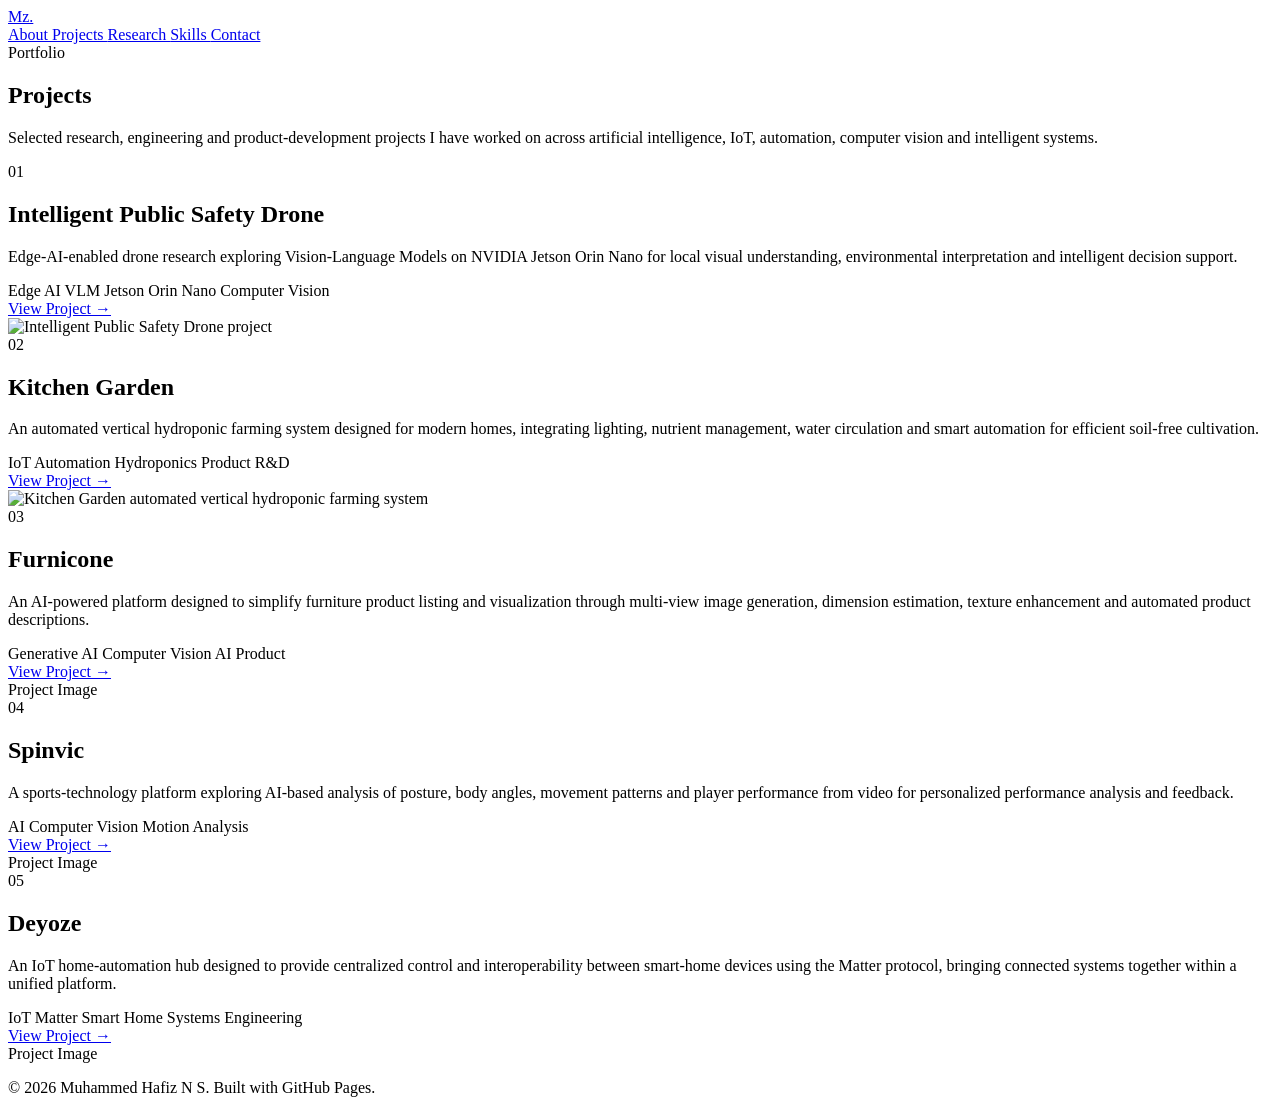
==== projects.html @ 4f35faba "Update projects.html" ====
<!DOCTYPE html>
<html lang="en">

<head>

    <meta charset="UTF-8">

    <meta name="viewport"
          content="width=device-width, initial-scale=1.0">

    <meta name="description"
          content="Research, engineering and product-development projects by Muhammed Hafiz N S">

    <meta name="author"
          content="Muhammed Hafiz N S">

    <title>
        Projects | Muhammed Hafiz N S
    </title>

    <link rel="stylesheet"
          href="style.css">

</head>


<body>


    <!-- =========================================================
         NAVIGATION
    ========================================================== -->

    <nav class="navbar">

        <div class="nav-container">

            <a href="index.html"
               class="logo">
                Mz.
            </a>


            <div class="nav-links">

                <a href="index.html#about">
                    About
                </a>

                <a href="projects.html">
                    Projects
                </a>

                <a href="research.html">
                    Research
                </a>

                <a href="index.html#skills">
                    Skills
                </a>

                <a href="index.html#contact">
                    Contact
                </a>

            </div>

        </div>

    </nav>



    <!-- =========================================================
         MAIN CONTENT
    ========================================================== -->

    <main>


        <!-- =====================================================
             PROJECTS PAGE
        ====================================================== -->

        <section class="section projects-page">

            <div class="container">


                <!-- PAGE HEADING -->

                <div class="section-heading projects-heading">

                    <span>
                        Portfolio
                    </span>

                    <h1>
                        Projects
                    </h1>

                    <p>

                        Selected research, engineering and
                        product-development projects I have worked on
                        across artificial intelligence, IoT, automation,
                        computer vision and intelligent systems.

                    </p>

                </div>



                <!-- =================================================
                     PROJECT LIST
                ================================================== -->

                <div class="project-grid">


                    <!-- =================================================
                         PROJECT 01
                         INTELLIGENT PUBLIC SAFETY DRONE
                    ================================================== -->

                    <article class="project-card"
                             id="public-safety-drone">


                        <!-- PROJECT TEXT -->

                        <div class="project-text">


                            <div class="project-number">
                                01
                            </div>


                            <h2>
                                Intelligent Public Safety Drone
                            </h2>


                            <p>

                                Edge-AI-enabled drone research exploring
                                Vision-Language Models on NVIDIA Jetson
                                Orin Nano for local visual understanding,
                                environmental interpretation and
                                intelligent decision support.

                            </p>



                            <!-- TAGS -->

                            <div class="tags">

                                <span class="tag">
                                    Edge AI
                                </span>

                                <span class="tag">
                                    VLM
                                </span>

                                <span class="tag">
                                    Jetson Orin Nano
                                </span>

                                <span class="tag">
                                    Computer Vision
                                </span>

                            </div>



                            <!-- PROJECT LINK -->

                            <div class="project-card-action">

                                <a href="projects/public-safety-drone.html"
                                   class="btn btn-primary">

                                    View Project →

                                </a>

                            </div>


                        </div>



                        <!-- PROJECT IMAGE -->

                        <div class="project-image">

                            <img
                                src="images/Drone/Drone 00101.jpeg"
                                alt="Intelligent Public Safety Drone project">

                        </div>


                    </article>



                    <!-- =================================================
                         PROJECT 02
                         KITCHEN GARDEN
                    ================================================== -->

                    <article class="project-card"
                             id="kitchen-garden">


                        <!-- PROJECT TEXT -->

                        <div class="project-text">


                            <div class="project-number">
                                02
                            </div>


                            <h2>
                                Kitchen Garden
                            </h2>


                            <p>

                                An automated vertical hydroponic farming
                                system designed for modern homes,
                                integrating lighting, nutrient management,
                                water circulation and smart automation
                                for efficient soil-free cultivation.

                            </p>



                            <!-- TAGS -->

                            <div class="tags">

                                <span class="tag">
                                    IoT
                                </span>

                                <span class="tag">
                                    Automation
                                </span>

                                <span class="tag">
                                    Hydroponics
                                </span>

                                <span class="tag">
                                    Product R&amp;D
                                </span>

                            </div>



                            <!-- PROJECT LINK -->

                            <div class="project-card-action">

                                <a href="projects/kitchen-garden.html"
                                   class="btn btn-primary">

                                    View Project →

                                </a>

                            </div>


                        </div>



                        <!-- PROJECT IMAGE -->

                        <div class="project-image">

                            <img
                                src="images/Kitchen-Garden/Kitchen-Garden.JPG"
                                alt="Kitchen Garden automated vertical hydroponic farming system"
                                loading="lazy">

                        </div>


                    </article>



                    <!-- =================================================
                         PROJECT 03
                         FURNICONE
                    ================================================== -->

                    <article class="project-card"
                             id="furnicone">


                        <!-- PROJECT TEXT -->

                        <div class="project-text">


                            <div class="project-number">
                                03
                            </div>


                            <h2>
                                Furnicone
                            </h2>


                            <p>

                                An AI-powered platform designed to simplify
                                furniture product listing and visualization
                                through multi-view image generation,
                                dimension estimation, texture enhancement
                                and automated product descriptions.

                            </p>



                            <!-- TAGS -->

                            <div class="tags">

                                <span class="tag">
                                    Generative AI
                                </span>

                                <span class="tag">
                                    Computer Vision
                                </span>

                                <span class="tag">
                                    AI Product
                                </span>

                            </div>



                            <!-- PROJECT LINK -->

                            <div class="project-card-action">

                                <a href="projects/furnicone.html"
                                   class="btn btn-primary">

                                    View Project →

                                </a>

                            </div>


                        </div>



                        <!-- PROJECT IMAGE PLACEHOLDER -->

                        <div class="project-image
                                    project-image-placeholder">

                            <span>
                                Project Image
                            </span>

                        </div>


                    </article>



                    <!-- =================================================
                         PROJECT 04
                         SPINVIC
                    ================================================== -->

                    <article class="project-card"
                             id="spinvic">


                        <!-- PROJECT TEXT -->

                        <div class="project-text">


                            <div class="project-number">
                                04
                            </div>


                            <h2>
                                Spinvic
                            </h2>


                            <p>

                                A sports-technology platform exploring
                                AI-based analysis of posture, body angles,
                                movement patterns and player performance
                                from video for personalized performance
                                analysis and feedback.

                            </p>



                            <!-- TAGS -->

                            <div class="tags">

                                <span class="tag">
                                    AI
                                </span>

                                <span class="tag">
                                    Computer Vision
                                </span>

                                <span class="tag">
                                    Motion Analysis
                                </span>

                            </div>



                            <!-- PROJECT LINK -->

                            <div class="project-card-action">

                                <a href="projects/spinvic.html"
                                   class="btn btn-primary">

                                    View Project →

                                </a>

                            </div>


                        </div>



                        <!-- PROJECT IMAGE PLACEHOLDER -->

                        <div class="project-image
                                    project-image-placeholder">

                            <span>
                                Project Image
                            </span>

                        </div>


                    </article>



                    <!-- =================================================
                         PROJECT 05
                         DEYOZE
                    ================================================== -->

                    <article class="project-card"
                             id="deyoze">


                        <!-- PROJECT TEXT -->

                        <div class="project-text">


                            <div class="project-number">
                                05
                            </div>


                            <h2>
                                Deyoze
                            </h2>


                            <p>

                                An IoT home-automation hub designed to
                                provide centralized control and
                                interoperability between smart-home devices
                                using the Matter protocol, bringing
                                connected systems together within a
                                unified platform.

                            </p>



                            <!-- TAGS -->

                            <div class="tags">

                                <span class="tag">
                                    IoT
                                </span>

                                <span class="tag">
                                    Matter
                                </span>

                                <span class="tag">
                                    Smart Home
                                </span>

                                <span class="tag">
                                    Systems Engineering
                                </span>

                            </div>



                            <!-- PROJECT LINK -->

                            <div class="project-card-action">

                                <a href="projects/deyoze.html"
                                   class="btn btn-primary">

                                    View Project →

                                </a>

                            </div>


                        </div>



                        <!-- PROJECT IMAGE PLACEHOLDER -->

                        <div class="project-image
                                    project-image-placeholder">

                            <span>
                                Project Image
                            </span>

                        </div>


                    </article>


                </div>

            </div>

        </section>


    </main>



    <!-- =========================================================
         FOOTER
    ========================================================== -->

    <footer>

        <div class="container">

            <p>
                © 2026 Muhammed Hafiz N S.
                Built with GitHub Pages.
            </p>

        </div>

    </footer>


</body>

</html>
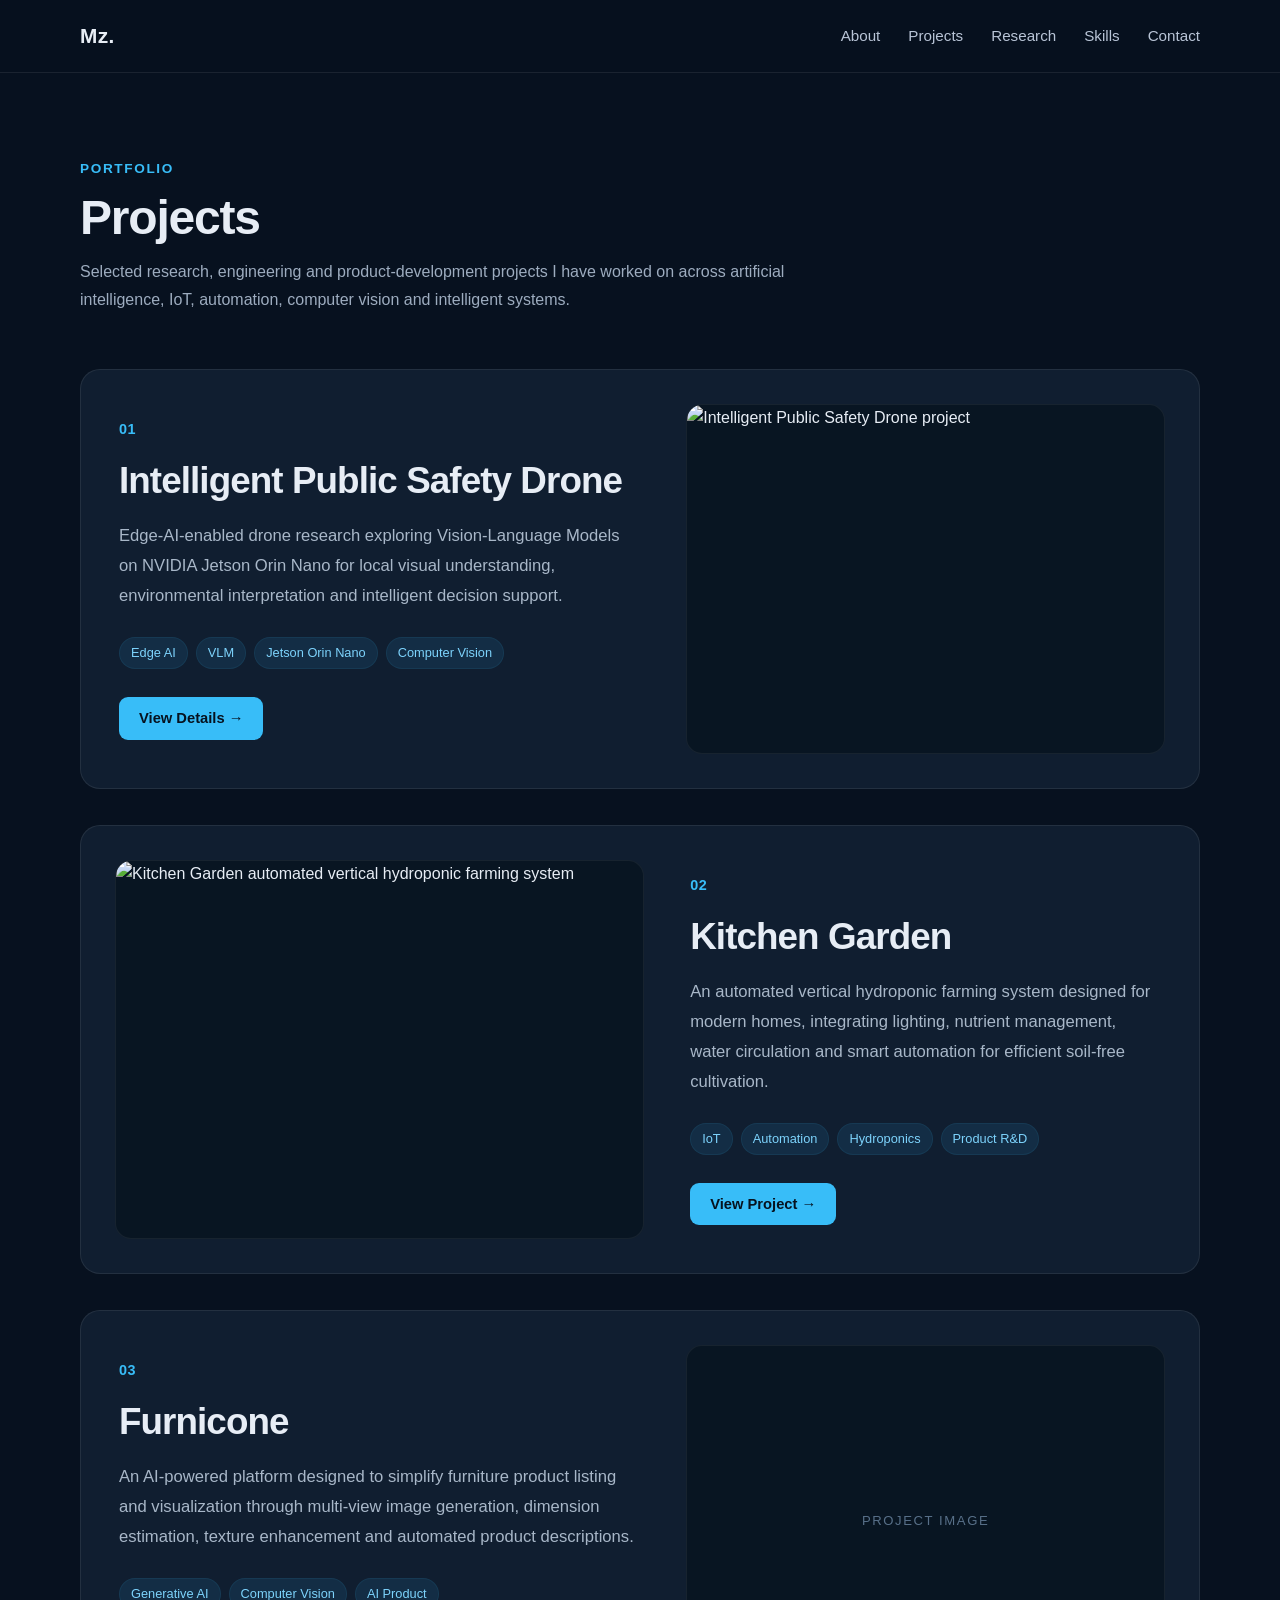
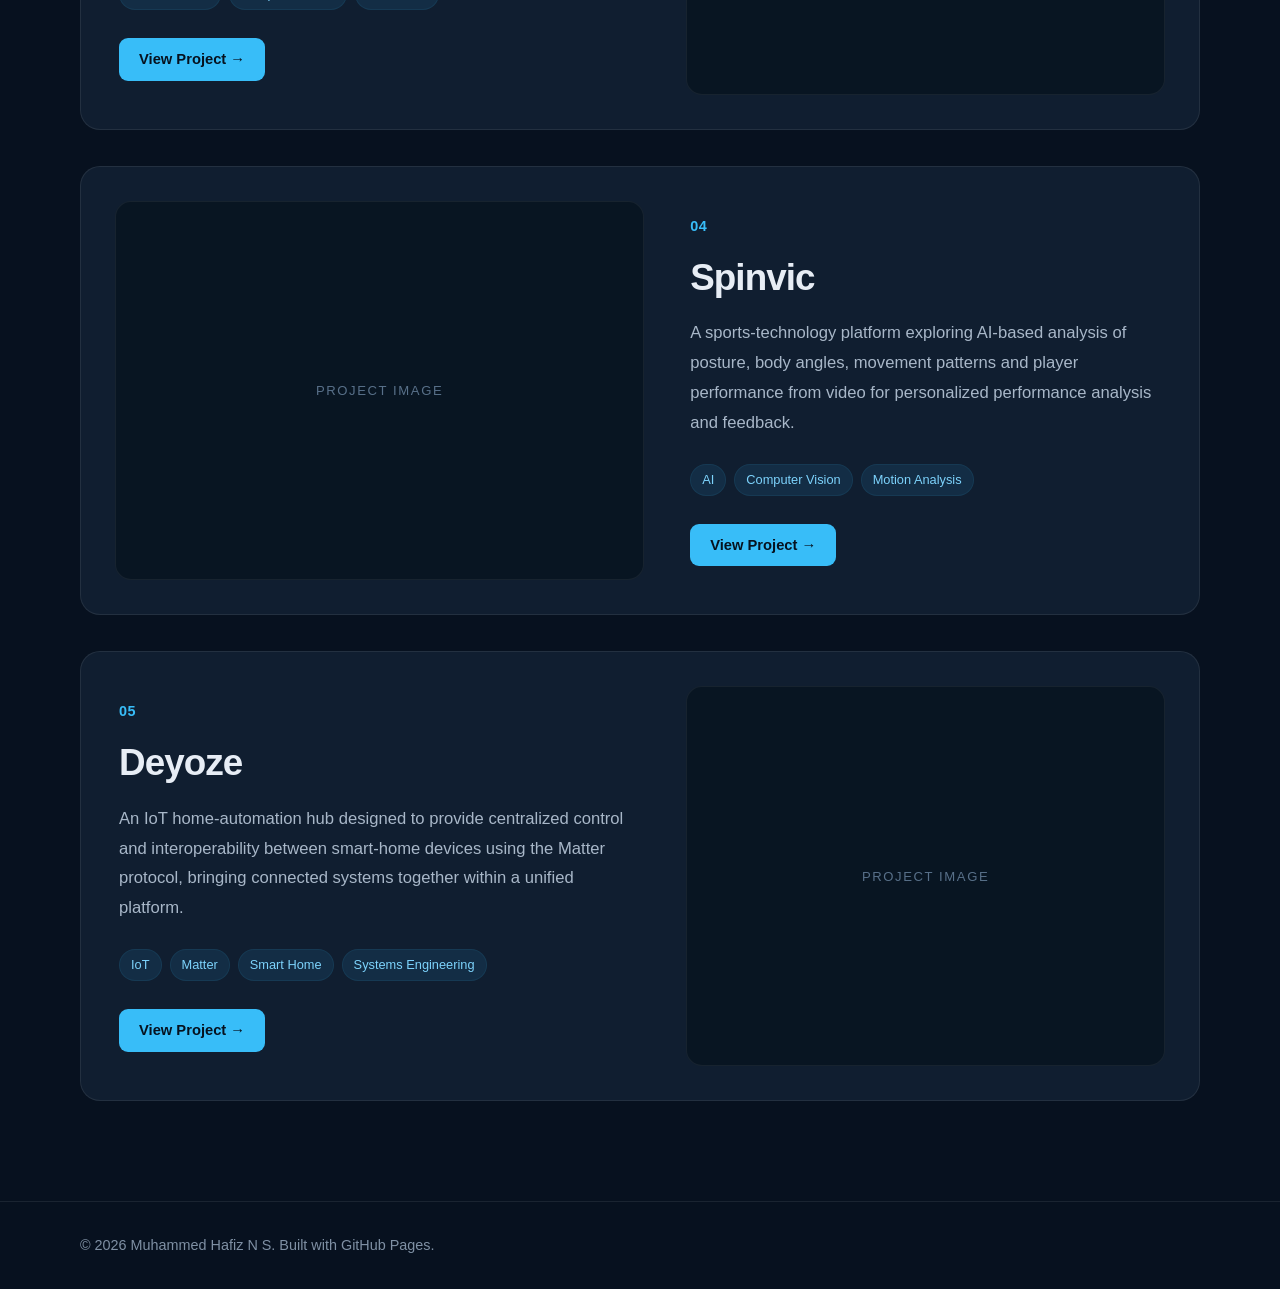
==== commit b599c08e: "Update projects.html" ====
--- a/projects.html
+++ b/projects.html
@@ -183,10 +183,10 @@
 
                             <div class="project-card-action">
 
-                                <a href="projects/public-safety-drone.html"
+                                <a href="Kitchen-Garden"
                                    class="btn btn-primary">
 
-                                    View Project →
+                                    View Details →
 
                                 </a>
 
--- a/style.css
+++ b/style.css
@@ -0,0 +1,2286 @@
+/* =========================================================
+   GLOBAL
+========================================================= */
+
+* {
+    margin: 0;
+    padding: 0;
+    box-sizing: border-box;
+}
+
+
+html {
+    scroll-behavior: smooth;
+}
+
+
+body {
+    font-family:
+        Inter,
+        -apple-system,
+        BlinkMacSystemFont,
+        "Segoe UI",
+        sans-serif;
+
+    background: #07111f;
+    color: #e7edf5;
+
+    line-height: 1.6;
+}
+
+
+a {
+    text-decoration: none;
+    color: inherit;
+}
+
+
+img {
+    display: block;
+    max-width: 100%;
+}
+
+
+.container {
+    width: min(1120px, 90%);
+    margin: 0 auto;
+}
+
+
+section,
+article[id] {
+    scroll-margin-top: 90px;
+}
+
+
+
+/* =========================================================
+   ACCESSIBILITY
+========================================================= */
+
+a:focus-visible,
+button:focus-visible {
+    outline: 2px solid #38bdf8;
+    outline-offset: 4px;
+}
+
+
+
+/* =========================================================
+   NAVIGATION
+========================================================= */
+
+.navbar {
+    position: sticky;
+    top: 0;
+
+    z-index: 1000;
+
+    background: rgba(7, 17, 31, 0.92);
+
+    backdrop-filter: blur(14px);
+    -webkit-backdrop-filter: blur(14px);
+
+    border-bottom:
+        1px solid rgba(255, 255, 255, 0.08);
+}
+
+
+.nav-container {
+    width: min(1120px, 90%);
+    min-height: 72px;
+
+    margin: 0 auto;
+
+    display: flex;
+    align-items: center;
+    justify-content: space-between;
+}
+
+
+.logo {
+    color: #e7edf5;
+
+    font-size: 1.3rem;
+    font-weight: 700;
+
+    letter-spacing: 0.02em;
+
+    transition: color 0.25s ease;
+}
+
+
+.logo:hover {
+    color: #38bdf8;
+}
+
+
+.nav-links {
+    display: flex;
+    align-items: center;
+
+    gap: 28px;
+}
+
+
+.nav-links a {
+    position: relative;
+
+    color: #b8c4d6;
+
+    font-size: 0.95rem;
+
+    transition: color 0.25s ease;
+}
+
+
+.nav-links a:hover {
+    color: #ffffff;
+}
+
+
+
+/* =========================================================
+   HERO
+========================================================= */
+
+.hero {
+    min-height: 88svh;
+
+    position: relative;
+
+    display: flex;
+    align-items: center;
+
+    overflow: hidden;
+}
+
+
+.hero::before {
+    content: "";
+
+    position: absolute;
+    inset: 0;
+
+    background:
+        radial-gradient(
+            circle at 90% 15%,
+            rgba(56, 189, 248, 0.13),
+            transparent 38%
+        );
+
+    pointer-events: none;
+}
+
+
+.hero-content {
+    position: relative;
+    z-index: 2;
+
+    max-width: 1050px;
+}
+
+
+.eyebrow {
+    margin-bottom: 18px;
+
+    color: #38bdf8;
+
+    font-size: 0.85rem;
+    font-weight: 600;
+
+    letter-spacing: 0.12em;
+
+    text-transform: uppercase;
+}
+
+
+.hero h1 {
+    margin-bottom: 20px;
+
+    font-size:
+        clamp(3rem, 6vw, 5.5rem);
+
+    line-height: 1;
+
+    letter-spacing: -0.04em;
+}
+
+
+.hero h2 {
+    margin-bottom: 24px;
+
+    color: #a9bad0;
+
+    font-size:
+        clamp(1.2rem, 3vw, 2rem);
+
+    font-weight: 500;
+}
+
+
+.hero-description {
+    max-width: 65ch;
+
+    color: #aab8ca;
+
+    font-size: 1.1rem;
+
+    line-height: 1.75;
+}
+
+
+
+/* =========================================================
+   BUTTONS
+========================================================= */
+
+.btn {
+    display: inline-block;
+
+    padding: 12px 22px;
+
+    border-radius: 9px;
+
+    font-weight: 600;
+
+    line-height: 1.4;
+
+    transition:
+        transform 0.25s ease,
+        background 0.25s ease,
+        color 0.25s ease,
+        border-color 0.25s ease,
+        box-shadow 0.25s ease;
+}
+
+
+.btn-primary {
+    background: #38bdf8;
+    color: #06121f;
+}
+
+
+.btn-primary:hover {
+    background: #7dd3fc;
+
+    transform: translateY(-2px);
+
+    box-shadow:
+        0 10px 25px rgba(56, 189, 248, 0.15);
+}
+
+
+.btn-secondary {
+    background: transparent;
+
+    color: #eaf2fa;
+
+    border:
+        1px solid rgba(255, 255, 255, 0.18);
+}
+
+
+.btn-secondary:hover {
+    color: #38bdf8;
+
+    border-color: #38bdf8;
+
+    transform: translateY(-2px);
+}
+
+
+
+/* =========================================================
+   GENERAL SECTIONS
+========================================================= */
+
+.section {
+    padding: 100px 0;
+}
+
+
+.section-alt {
+    background: #0a1626;
+}
+
+
+.section-heading {
+    margin-bottom: 48px;
+}
+
+
+.section-heading span {
+    color: #38bdf8;
+
+    font-size: 0.85rem;
+    font-weight: 600;
+
+    letter-spacing: 0.12em;
+
+    text-transform: uppercase;
+}
+
+
+.section-heading h1,
+.section-heading h2 {
+    margin-top: 8px;
+
+    font-size:
+        clamp(2rem, 5vw, 3rem);
+
+    line-height: 1.2;
+
+    letter-spacing: -0.025em;
+}
+
+
+.section-heading p {
+    max-width: 760px;
+
+    margin-top: 12px;
+
+    color: #9dacbf;
+
+    line-height: 1.75;
+}
+
+
+
+/* =========================================================
+   ACTION BUTTONS
+========================================================= */
+
+.section-actions {
+    width: 100%;
+
+    margin-top: 36px;
+
+    display: flex;
+
+    justify-content: flex-start;
+    align-items: center;
+}
+
+
+
+/* =========================================================
+   ABOUT
+========================================================= */
+
+.about-grid {
+    display: grid;
+
+    grid-template-columns:
+        1.2fr 0.8fr;
+
+    gap: 60px;
+
+    align-items: start;
+}
+
+
+.about-text {
+    max-width: 68ch;
+}
+
+
+.about-text p {
+    margin-bottom: 18px;
+
+    color: #adbbcc;
+
+    font-size: 1.03rem;
+
+    line-height: 1.75;
+}
+
+
+.about-card {
+    padding: 28px;
+
+    background: #101e30;
+
+    border:
+        1px solid rgba(255, 255, 255, 0.08);
+
+    border-radius: 16px;
+}
+
+
+.about-card h3 {
+    margin-bottom: 18px;
+
+    color: #e7edf5;
+}
+
+
+.about-card p {
+    margin-bottom: 12px;
+
+    color: #aab8ca;
+}
+
+
+
+/* =========================================================
+   HOMEPAGE PROJECT CARDS
+========================================================= */
+
+.project-grid {
+    display: grid;
+
+    grid-template-columns:
+        repeat(2, minmax(0, 1fr));
+
+    gap: 24px;
+}
+
+
+.project-card {
+    padding: 28px;
+
+    background: #101e30;
+
+    border:
+        1px solid rgba(255, 255, 255, 0.08);
+
+    border-radius: 18px;
+
+    transition:
+        transform 0.3s ease,
+        border-color 0.3s ease,
+        box-shadow 0.3s ease;
+}
+
+
+.project-card:hover {
+    transform: translateY(-4px);
+
+    border-color:
+        rgba(56, 189, 248, 0.4);
+
+    box-shadow:
+        0 18px 45px rgba(0, 0, 0, 0.16);
+}
+
+
+.project-number {
+    margin-bottom: 16px;
+
+    color: #38bdf8;
+
+    font-size: 0.85rem;
+    font-weight: 700;
+
+    letter-spacing: 0.04em;
+}
+
+
+.project-card h3 {
+    margin-bottom: 12px;
+
+    color: #e7edf5;
+
+    font-size: 1.35rem;
+}
+
+
+.project-card p {
+    margin-bottom: 20px;
+
+    color: #9eafc2;
+
+    line-height: 1.7;
+}
+
+
+
+/* =========================================================
+   TAGS
+========================================================= */
+
+.tags {
+    display: flex;
+
+    flex-wrap: wrap;
+
+    gap: 8px;
+}
+
+
+.tag {
+    padding: 6px 11px;
+
+    background:
+        rgba(56, 189, 248, 0.1);
+
+    color: #7dd3fc;
+
+    border:
+        1px solid rgba(56, 189, 248, 0.08);
+
+    border-radius: 999px;
+
+    font-size: 0.8rem;
+
+    line-height: 1.4;
+}
+
+
+
+/* =========================================================
+   PROJECTS PAGE
+========================================================= */
+
+.projects-page {
+    padding-top: 82px;
+}
+
+
+.projects-heading {
+    margin-bottom: 55px;
+}
+
+
+.projects-page .project-grid {
+    display: flex;
+
+    flex-direction: column;
+
+    gap: 36px;
+}
+
+
+
+/* =========================================================
+   PROJECTS PAGE CARDS
+========================================================= */
+
+.projects-page .project-card {
+    width: 100%;
+
+    min-height: 360px;
+
+    padding: 34px;
+
+    display: grid;
+
+    grid-template-columns:
+        minmax(0, 1.05fr)
+        minmax(360px, 0.95fr);
+
+    gap: 42px;
+
+    align-items: stretch;
+
+    background: #101e30;
+
+    border:
+        1px solid rgba(255, 255, 255, 0.08);
+
+    border-radius: 20px;
+
+    overflow: hidden;
+
+    transition:
+        transform 0.3s ease,
+        border-color 0.3s ease,
+        box-shadow 0.3s ease;
+}
+
+
+.projects-page .project-card:hover {
+    transform: translateY(-4px);
+
+    border-color:
+        rgba(56, 189, 248, 0.45);
+
+    box-shadow:
+        0 20px 55px
+        rgba(0, 0, 0, 0.18);
+}
+
+
+
+/* =========================================================
+   PROJECTS PAGE TEXT
+========================================================= */
+
+.projects-page .project-text {
+    padding: 14px 4px;
+
+    display: flex;
+
+    flex-direction: column;
+
+    justify-content: center;
+}
+
+
+.projects-page .project-number {
+    margin-bottom: 18px;
+
+    color: #38bdf8;
+
+    font-size: 0.9rem;
+    font-weight: 700;
+
+    letter-spacing: 0.04em;
+}
+
+
+.projects-page .project-text h2 {
+    margin-bottom: 18px;
+
+    color: #e7edf5;
+
+    font-size:
+        clamp(1.75rem, 3vw, 2.3rem);
+
+    line-height: 1.2;
+
+    letter-spacing: -0.025em;
+}
+
+
+.projects-page .project-text p {
+    max-width: 62ch;
+
+    margin-bottom: 26px;
+
+    color: #a8b7c8;
+
+    font-size: 1.04rem;
+
+    line-height: 1.8;
+}
+
+
+
+/* =========================================================
+   PROJECT CARD ACTION
+========================================================= */
+
+.project-card-action {
+    margin-top: 28px;
+}
+
+
+.projects-page .project-card-action .btn {
+    padding: 11px 20px;
+
+    font-size: 0.92rem;
+}
+
+
+
+/* =========================================================
+   PROJECT IMAGES
+========================================================= */
+
+.projects-page .project-image {
+    width: 100%;
+    height: 100%;
+
+    min-height: 290px;
+
+    overflow: hidden;
+
+    background: #081522;
+
+    border:
+        1px solid rgba(255, 255, 255, 0.06);
+
+    border-radius: 16px;
+}
+
+
+.projects-page .project-image img {
+    width: 100%;
+    height: 100%;
+
+    min-height: 290px;
+
+    object-fit: cover;
+    object-position: center;
+
+    transition:
+        transform 0.45s ease;
+}
+
+
+.projects-page
+.project-card:hover
+.project-image img {
+    transform: scale(1.025);
+}
+
+
+
+/* =========================================================
+   PROJECT IMAGE PLACEHOLDER
+========================================================= */
+
+.project-image-placeholder {
+    display: flex;
+
+    align-items: center;
+    justify-content: center;
+
+    background:
+        linear-gradient(
+            135deg,
+            #0a1726,
+            #11243a
+        );
+}
+
+
+.project-image-placeholder span {
+    color: #587089;
+
+    font-size: 0.82rem;
+
+    letter-spacing: 0.12em;
+
+    text-transform: uppercase;
+}
+
+
+
+/* =========================================================
+   ALTERNATING PROJECT LAYOUT
+========================================================= */
+
+.projects-page
+.project-card:nth-child(even)
+.project-image {
+    order: -1;
+}
+
+
+
+/* =========================================================
+   RESEARCH
+========================================================= */
+
+.research-grid {
+    display: grid;
+
+    grid-template-columns:
+        repeat(2, minmax(0, 1fr));
+
+    gap: 24px;
+}
+
+
+.research-card {
+    padding: 28px;
+
+    background: #101e30;
+
+    border:
+        1px solid rgba(255, 255, 255, 0.08);
+
+    border-radius: 16px;
+
+    transition:
+        transform 0.3s ease,
+        border-color 0.3s ease,
+        box-shadow 0.3s ease;
+}
+
+
+.research-card:hover {
+    transform: translateY(-4px);
+
+    border-color:
+        rgba(56, 189, 248, 0.4);
+
+    box-shadow:
+        0 18px 45px rgba(0, 0, 0, 0.14);
+}
+
+
+.research-card h3 {
+    margin-bottom: 12px;
+
+    color: #e7edf5;
+
+    font-size: 1.25rem;
+}
+
+
+.research-card p {
+    color: #a4b3c5;
+
+    line-height: 1.7;
+}
+
+
+
+/* =========================================================
+   SKILLS
+========================================================= */
+
+.skill-groups {
+    display: grid;
+
+    grid-template-columns:
+        repeat(3, minmax(0, 1fr));
+
+    gap: 22px;
+}
+
+
+.skill-box {
+    padding: 24px;
+
+    background: #101e30;
+
+    border:
+        1px solid rgba(255, 255, 255, 0.08);
+
+    border-radius: 14px;
+
+    transition:
+        transform 0.3s ease,
+        border-color 0.3s ease,
+        box-shadow 0.3s ease;
+}
+
+
+.skill-box:hover {
+    transform: translateY(-4px);
+
+    border-color:
+        rgba(56, 189, 248, 0.35);
+
+    box-shadow:
+        0 15px 40px rgba(0, 0, 0, 0.13);
+}
+
+
+.skill-box h3 {
+    margin-bottom: 12px;
+
+    color: #7dd3fc;
+}
+
+
+.skill-box p {
+    color: #a8b7c8;
+
+    line-height: 1.7;
+}
+
+
+
+/* =========================================================
+   CONTACT
+========================================================= */
+
+.contact-heading {
+    text-align: center;
+}
+
+
+.contact-heading p {
+    margin-left: auto;
+    margin-right: auto;
+}
+
+
+.contact-box {
+    width: 100%;
+
+    max-width: 1100px;
+
+    margin: 0 auto;
+
+    padding: 40px;
+
+    background: #101e30;
+
+    border:
+        1px solid rgba(255, 255, 255, 0.08);
+
+    border-radius: 18px;
+
+    text-align: center;
+}
+
+
+.contact-buttons {
+    display: flex;
+
+    justify-content: center;
+    align-items: center;
+
+    flex-wrap: wrap;
+
+    gap: 14px;
+}
+
+
+.contact-buttons .btn {
+    min-width: 110px;
+
+    white-space: nowrap;
+
+    text-align: center;
+}
+
+
+.contact-email {
+    margin-top: 30px;
+
+    color: #a9b8c9;
+
+    text-align: center;
+}
+
+
+.contact-email a {
+    color: #a9b8c9;
+
+    transition:
+        color 0.25s ease;
+}
+
+
+.contact-email a:hover {
+    color: #38bdf8;
+}
+
+
+
+/* =========================================================
+   PROJECT DETAIL PAGES
+========================================================= */
+
+
+/* =========================================================
+   PROJECT DETAIL HERO
+========================================================= */
+
+.project-detail-hero {
+    position: relative;
+
+    padding: 82px 0 58px;
+
+    overflow: hidden;
+}
+
+
+.project-detail-hero::before {
+    content: "";
+
+    position: absolute;
+    inset: 0;
+
+    background:
+        radial-gradient(
+            circle at 85% 20%,
+            rgba(56, 189, 248, 0.12),
+            transparent 38%
+        );
+
+    pointer-events: none;
+}
+
+
+.project-detail-hero .container {
+    position: relative;
+
+    z-index: 2;
+}
+
+
+.project-detail-back {
+    margin-bottom: 42px;
+}
+
+
+.project-detail-back a {
+    display: inline-flex;
+
+    align-items: center;
+
+    color: #8fa2b8;
+
+    font-size: 0.92rem;
+    font-weight: 500;
+
+    transition:
+        color 0.25s ease,
+        transform 0.25s ease;
+}
+
+
+.project-detail-back a:hover {
+    color: #38bdf8;
+
+    transform: translateX(-3px);
+}
+
+
+.project-detail-hero .project-number {
+    margin-bottom: 14px;
+
+    font-size: 0.9rem;
+
+    letter-spacing: 0.08em;
+}
+
+
+.project-detail-title {
+    max-width: 950px;
+
+    margin-bottom: 24px;
+
+    font-size:
+        clamp(2.8rem, 7vw, 5.3rem);
+
+    line-height: 1.02;
+
+    letter-spacing: -0.045em;
+}
+
+
+.project-detail-intro {
+    max-width: 760px;
+
+    margin-bottom: 30px;
+
+    color: #aab8ca;
+
+    font-size:
+        clamp(1.05rem, 2vw, 1.22rem);
+
+    line-height: 1.8;
+}
+
+
+
+/* =========================================================
+   PROJECT DETAIL MAIN IMAGE
+========================================================= */
+
+.project-detail-image-section {
+    padding: 0 0 40px;
+}
+
+
+.project-detail-main-image {
+    width: 100%;
+
+    min-height: 500px;
+    max-height: 680px;
+
+    overflow: hidden;
+
+    background: #0c1929;
+
+    border:
+        1px solid rgba(255, 255, 255, 0.08);
+
+    border-radius: 22px;
+
+    box-shadow:
+        0 25px 70px rgba(0, 0, 0, 0.18);
+}
+
+
+.project-detail-main-image img {
+    width: 100%;
+    height: 100%;
+
+    min-height: 500px;
+    max-height: 680px;
+
+    object-fit: cover;
+    object-position: center;
+}
+
+
+
+/* =========================================================
+   PROJECT DETAIL PLACEHOLDER
+========================================================= */
+
+.project-detail-placeholder {
+    display: flex;
+
+    align-items: center;
+    justify-content: center;
+
+    background:
+        radial-gradient(
+            circle at 70% 20%,
+            rgba(56, 189, 248, 0.08),
+            transparent 35%
+        ),
+        linear-gradient(
+            135deg,
+            #0a1726,
+            #10233a
+        );
+}
+
+
+.project-detail-placeholder span {
+    color: #59718b;
+
+    font-size: 0.85rem;
+    font-weight: 600;
+
+    letter-spacing: 0.14em;
+
+    text-align: center;
+
+    text-transform: uppercase;
+}
+
+
+
+/* =========================================================
+   PROJECT DETAIL CONTENT
+========================================================= */
+
+.project-detail-content {
+    max-width: 1000px;
+}
+
+
+.project-detail-section {
+    padding: 75px 0;
+
+    border-bottom:
+        1px solid rgba(255, 255, 255, 0.08);
+}
+
+
+.project-detail-section:first-child {
+    padding-top: 20px;
+}
+
+
+.project-detail-section:last-child {
+    border-bottom: 0;
+}
+
+
+.project-detail-label {
+    display: inline-block;
+
+    margin-bottom: 12px;
+
+    color: #38bdf8;
+
+    font-size: 0.82rem;
+    font-weight: 700;
+
+    letter-spacing: 0.13em;
+
+    text-transform: uppercase;
+}
+
+
+.project-detail-section h2 {
+    max-width: 800px;
+
+    margin-bottom: 26px;
+
+    color: #e7edf5;
+
+    font-size:
+        clamp(1.9rem, 4vw, 2.7rem);
+
+    line-height: 1.2;
+
+    letter-spacing: -0.025em;
+}
+
+
+.project-detail-section > p {
+    max-width: 760px;
+
+    margin-bottom: 18px;
+
+    color: #a9b8c9;
+
+    font-size: 1.04rem;
+
+    line-height: 1.85;
+}
+
+
+.project-detail-section > p:last-child {
+    margin-bottom: 0;
+}
+
+
+.project-detail-note {
+    margin-top: 26px;
+
+    padding: 18px 20px;
+
+    background:
+        rgba(56, 189, 248, 0.055);
+
+    border-left:
+        3px solid rgba(56, 189, 248, 0.65);
+
+    border-radius: 0 10px 10px 0;
+
+    color: #8ea5bb !important;
+
+    font-size: 0.94rem !important;
+}
+
+
+
+/* =========================================================
+   PROJECT DETAIL CARDS
+========================================================= */
+
+.project-detail-grid {
+    margin-top: 38px;
+
+    display: grid;
+
+    grid-template-columns:
+        repeat(2, minmax(0, 1fr));
+
+    gap: 20px;
+}
+
+
+.project-detail-card {
+    padding: 26px;
+
+    background: #0d1b2d;
+
+    border:
+        1px solid rgba(255, 255, 255, 0.075);
+
+    border-radius: 16px;
+
+    transition:
+        transform 0.3s ease,
+        border-color 0.3s ease,
+        box-shadow 0.3s ease;
+}
+
+
+.project-detail-card:hover {
+    transform: translateY(-4px);
+
+    border-color:
+        rgba(56, 189, 248, 0.32);
+
+    box-shadow:
+        0 18px 45px rgba(0, 0, 0, 0.13);
+}
+
+
+.project-detail-card h3 {
+    margin-bottom: 12px;
+
+    color: #e7edf5;
+
+    font-size: 1.18rem;
+}
+
+
+.project-detail-card p {
+    color: #9faec0;
+
+    line-height: 1.75;
+}
+
+
+
+/* =========================================================
+   SYSTEM FLOW
+========================================================= */
+
+.system-flow {
+    max-width: 720px;
+
+    margin-top: 42px;
+
+    display: flex;
+
+    flex-direction: column;
+
+    align-items: center;
+}
+
+
+.system-flow-item {
+    width: 100%;
+
+    padding: 18px 22px;
+
+    background: #101e30;
+
+    color: #dbe6f0;
+
+    border:
+        1px solid rgba(56, 189, 248, 0.18);
+
+    border-radius: 12px;
+
+    font-size: 0.98rem;
+    font-weight: 600;
+
+    text-align: center;
+
+    transition:
+        border-color 0.25s ease,
+        background 0.25s ease;
+}
+
+
+.system-flow-item:hover {
+    background: #12243a;
+
+    border-color:
+        rgba(56, 189, 248, 0.38);
+}
+
+
+.system-flow-arrow {
+    padding: 7px 0;
+
+    color: #38bdf8;
+
+    font-size: 1.25rem;
+    font-weight: 700;
+}
+
+
+
+/* =========================================================
+   DEVELOPMENT STEPS
+========================================================= */
+
+.development-steps {
+    margin-top: 40px;
+
+    display: grid;
+
+    grid-template-columns:
+        repeat(2, minmax(0, 1fr));
+
+    gap: 20px;
+}
+
+
+.development-step {
+    position: relative;
+
+    padding: 26px;
+
+    background: #0d1b2d;
+
+    border:
+        1px solid rgba(255, 255, 255, 0.075);
+
+    border-radius: 16px;
+
+    transition:
+        transform 0.3s ease,
+        border-color 0.3s ease;
+}
+
+
+.development-step:hover {
+    transform: translateY(-3px);
+
+    border-color:
+        rgba(56, 189, 248, 0.3);
+}
+
+
+.development-step > span {
+    display: inline-block;
+
+    margin-bottom: 18px;
+
+    color: #38bdf8;
+
+    font-size: 0.82rem;
+    font-weight: 700;
+
+    letter-spacing: 0.08em;
+}
+
+
+.development-step h3 {
+    margin-bottom: 10px;
+
+    color: #e7edf5;
+
+    font-size: 1.15rem;
+}
+
+
+.development-step p {
+    color: #9faec0;
+
+    line-height: 1.75;
+}
+
+
+
+/* =========================================================
+   PROJECT GALLERY
+========================================================= */
+
+.project-gallery {
+    margin-top: 38px;
+
+    display: grid;
+
+    grid-template-columns:
+        repeat(2, minmax(0, 1fr));
+
+    gap: 20px;
+}
+
+
+.project-gallery-item {
+    min-height: 310px;
+
+    overflow: hidden;
+
+    background: #0c1929;
+
+    border:
+        1px solid rgba(255, 255, 255, 0.075);
+
+    border-radius: 16px;
+}
+
+
+.project-gallery-item img {
+    width: 100%;
+    height: 100%;
+
+    min-height: 310px;
+
+    object-fit: cover;
+    object-position: center;
+
+    transition:
+        transform 0.45s ease;
+}
+
+
+.project-gallery-item:hover img {
+    transform: scale(1.025);
+}
+
+
+.project-gallery-placeholder {
+    display: flex;
+
+    align-items: center;
+    justify-content: center;
+
+    background:
+        linear-gradient(
+            135deg,
+            #0a1726,
+            #10233a
+        );
+}
+
+
+.project-gallery-placeholder span {
+    padding: 20px;
+
+    color: #587089;
+
+    font-size: 0.8rem;
+    font-weight: 600;
+
+    letter-spacing: 0.12em;
+
+    text-align: center;
+
+    text-transform: uppercase;
+}
+
+
+
+/* =========================================================
+   PROJECT DETAIL TECHNOLOGY TAGS
+========================================================= */
+
+.project-detail-section .tags {
+    margin-top: 8px;
+}
+
+
+.project-detail-section .tag {
+    padding: 8px 13px;
+
+    font-size: 0.84rem;
+}
+
+
+
+/* =========================================================
+   PROJECT NAVIGATION
+========================================================= */
+
+.project-navigation {
+    display: flex;
+
+    align-items: center;
+    justify-content: space-between;
+
+    flex-wrap: wrap;
+
+    gap: 16px;
+}
+
+
+.project-navigation .btn {
+    text-align: center;
+}
+
+
+
+/* =========================================================
+   FOOTER
+========================================================= */
+
+footer {
+    padding: 32px 0;
+
+    color: #7f90a4;
+
+    font-size: 0.9rem;
+
+    border-top:
+        1px solid rgba(255, 255, 255, 0.08);
+}
+
+
+
+/* =========================================================
+   TABLET
+========================================================= */
+
+@media (max-width: 950px) {
+
+
+    /* PROJECTS PAGE */
+
+    .projects-page .project-card {
+        grid-template-columns: 1fr;
+
+        min-height: 0;
+
+        gap: 26px;
+
+        padding: 28px;
+    }
+
+
+    .projects-page
+    .project-card:nth-child(even)
+    .project-image {
+        order: initial;
+    }
+
+
+    .projects-page .project-image {
+        min-height: 340px;
+
+        height: 340px;
+    }
+
+
+    .projects-page .project-image img {
+        min-height: 340px;
+
+        height: 340px;
+    }
+
+
+
+    /* SKILLS */
+
+    .skill-groups {
+        grid-template-columns:
+            repeat(2, minmax(0, 1fr));
+    }
+
+
+
+    /* PROJECT DETAIL */
+
+    .project-detail-main-image {
+        min-height: 430px;
+    }
+
+
+    .project-detail-main-image img {
+        min-height: 430px;
+    }
+
+}
+
+
+
+/* =========================================================
+   MOBILE
+========================================================= */
+
+@media (max-width: 800px) {
+
+
+    /* NAVIGATION */
+
+    .nav-links {
+        gap: 14px;
+
+        overflow-x: auto;
+
+        scrollbar-width: none;
+    }
+
+
+    .nav-links::-webkit-scrollbar {
+        display: none;
+    }
+
+
+    .nav-links a {
+        flex-shrink: 0;
+
+        font-size: 0.85rem;
+
+        white-space: nowrap;
+    }
+
+
+
+    /* HOMEPAGE HERO */
+
+    .hero {
+        min-height: 80svh;
+    }
+
+
+    .hero h1 {
+        font-size:
+            clamp(2.6rem, 11vw, 4.5rem);
+    }
+
+
+
+    /* GENERAL */
+
+    .section {
+        padding: 75px 0;
+    }
+
+
+    .about-grid,
+    .project-grid,
+    .research-grid {
+        grid-template-columns: 1fr;
+    }
+
+
+    .about-grid {
+        gap: 35px;
+    }
+
+
+
+    /* PROJECTS PAGE */
+
+    .projects-page {
+        padding-top: 65px;
+    }
+
+
+    .projects-heading {
+        margin-bottom: 42px;
+    }
+
+
+    .projects-page .project-grid {
+        gap: 28px;
+    }
+
+
+    .projects-page .project-text h2 {
+        font-size: 1.8rem;
+    }
+
+
+    .projects-page .project-text p {
+        font-size: 1rem;
+    }
+
+
+
+    /* CONTACT */
+
+    .contact-box {
+        padding: 30px 22px;
+    }
+
+
+    .contact-buttons {
+        gap: 12px;
+    }
+
+
+
+    /* PROJECT DETAIL HERO */
+
+    .project-detail-hero {
+        padding:
+            60px 0
+            46px;
+    }
+
+
+    .project-detail-back {
+        margin-bottom: 34px;
+    }
+
+
+    .project-detail-title {
+        font-size:
+            clamp(2.5rem, 10vw, 4rem);
+    }
+
+
+    .project-detail-intro {
+        font-size: 1.04rem;
+    }
+
+
+
+    /* PROJECT DETAIL IMAGE */
+
+    .project-detail-image-section {
+        padding-bottom: 20px;
+    }
+
+
+    .project-detail-main-image {
+        min-height: 360px;
+
+        border-radius: 18px;
+    }
+
+
+    .project-detail-main-image img {
+        min-height: 360px;
+    }
+
+
+
+    /* PROJECT DETAIL SECTIONS */
+
+    .project-detail-section {
+        padding: 58px 0;
+    }
+
+
+    .project-detail-section h2 {
+        font-size:
+            clamp(1.7rem, 7vw, 2.25rem);
+    }
+
+
+    .project-detail-section > p {
+        font-size: 1rem;
+    }
+
+
+
+    /* PROJECT DETAIL GRIDS */
+
+    .project-detail-grid,
+    .development-steps {
+        grid-template-columns: 1fr;
+    }
+
+
+
+    /* PROJECT GALLERY */
+
+    .project-gallery {
+        grid-template-columns: 1fr;
+    }
+
+
+    .project-gallery-item,
+    .project-gallery-item img {
+        min-height: 360px;
+    }
+
+}
+
+
+
+/* =========================================================
+   SMALL MOBILE
+========================================================= */
+
+@media (max-width: 600px) {
+
+
+    /* SKILLS */
+
+    .skill-groups {
+        grid-template-columns: 1fr;
+    }
+
+
+
+    /* PROJECT NAVIGATION */
+
+    .project-navigation {
+        flex-direction: column;
+
+        align-items: stretch;
+    }
+
+
+    .project-navigation .btn {
+        width: 100%;
+    }
+
+}
+
+
+
+/* =========================================================
+   VERY SMALL MOBILE
+========================================================= */
+
+@media (max-width: 500px) {
+
+
+    /* GLOBAL */
+
+    .container,
+    .nav-container {
+        width: 92%;
+    }
+
+
+
+    /* NAVIGATION */
+
+    .nav-container {
+        gap: 20px;
+    }
+
+
+    .logo {
+        flex-shrink: 0;
+    }
+
+
+
+    /* HERO */
+
+    .hero {
+        min-height: 76svh;
+    }
+
+
+    .hero h1 {
+        font-size:
+            clamp(2.35rem, 12vw, 2.9rem);
+    }
+
+
+    .hero h2 {
+        font-size: 1.35rem;
+    }
+
+
+    .hero-description {
+        font-size: 1rem;
+    }
+
+
+    .eyebrow {
+        font-size: 0.75rem;
+
+        line-height: 1.6;
+    }
+
+
+
+    /* SECTIONS */
+
+    .section-heading {
+        margin-bottom: 38px;
+    }
+
+
+    .section-actions {
+        margin-top: 30px;
+
+        justify-content: flex-start;
+    }
+
+
+
+    /* PROJECTS PAGE */
+
+    .projects-page .project-card {
+        padding: 20px;
+
+        gap: 22px;
+
+        border-radius: 16px;
+    }
+
+
+    .projects-page .project-text {
+        padding: 5px 0;
+    }
+
+
+    .projects-page .project-number {
+        margin-bottom: 12px;
+    }
+
+
+    .projects-page .project-text h2 {
+        margin-bottom: 14px;
+
+        font-size: 1.5rem;
+    }
+
+
+    .projects-page .project-text p {
+        margin-bottom: 20px;
+
+        font-size: 0.97rem;
+
+        line-height: 1.7;
+    }
+
+
+    .project-card-action {
+        margin-top: 22px;
+    }
+
+
+    .projects-page .project-image {
+        min-height: 220px;
+
+        height: 220px;
+
+        border-radius: 12px;
+    }
+
+
+    .projects-page .project-image img {
+        min-height: 220px;
+
+        height: 220px;
+    }
+
+
+
+    /* TAGS */
+
+    .tag {
+        padding: 5px 9px;
+
+        font-size: 0.76rem;
+    }
+
+
+
+    /* CONTACT */
+
+    .contact-buttons {
+        width: 100%;
+
+        display: grid;
+
+        grid-template-columns:
+            repeat(2, minmax(0, 1fr));
+
+        gap: 12px;
+    }
+
+
+    .contact-buttons .btn {
+        width: 100%;
+
+        min-width: 0;
+
+        padding: 11px 14px;
+    }
+
+
+    .contact-email {
+        font-size: 0.95rem;
+
+        word-break: break-word;
+    }
+
+
+
+    /* PROJECT DETAIL HERO */
+
+    .project-detail-hero {
+        padding:
+            46px 0
+            38px;
+    }
+
+
+    .project-detail-back {
+        margin-bottom: 28px;
+    }
+
+
+    .project-detail-back a {
+        font-size: 0.86rem;
+    }
+
+
+    .project-detail-title {
+        margin-bottom: 18px;
+
+        font-size:
+            clamp(2.25rem, 11vw, 3rem);
+
+        line-height: 1.06;
+    }
+
+
+    .project-detail-intro {
+        margin-bottom: 24px;
+
+        font-size: 0.98rem;
+
+        line-height: 1.72;
+    }
+
+
+
+    /* PROJECT DETAIL IMAGE */
+
+    .project-detail-main-image {
+        min-height: 250px;
+
+        max-height: none;
+
+        border-radius: 14px;
+    }
+
+
+    .project-detail-main-image img {
+        min-height: 250px;
+
+        max-height: none;
+    }
+
+
+
+    /* PROJECT DETAIL CONTENT */
+
+    .project-detail-section {
+        padding: 48px 0;
+    }
+
+
+    .project-detail-section:first-child {
+        padding-top: 12px;
+    }
+
+
+    .project-detail-label {
+        font-size: 0.74rem;
+    }
+
+
+    .project-detail-section h2 {
+        margin-bottom: 20px;
+
+        font-size: 1.65rem;
+    }
+
+
+    .project-detail-section > p {
+        margin-bottom: 16px;
+
+        font-size: 0.97rem;
+
+        line-height: 1.75;
+    }
+
+
+    .project-detail-note {
+        padding: 15px 17px;
+
+        font-size: 0.88rem !important;
+    }
+
+
+
+    /* DETAIL CARDS */
+
+    .project-detail-grid {
+        margin-top: 30px;
+
+        gap: 14px;
+    }
+
+
+    .project-detail-card {
+        padding: 21px;
+
+        border-radius: 14px;
+    }
+
+
+    .project-detail-card h3 {
+        font-size: 1.08rem;
+    }
+
+
+    .project-detail-card p {
+        font-size: 0.95rem;
+    }
+
+
+
+    /* SYSTEM FLOW */
+
+    .system-flow {
+        margin-top: 32px;
+    }
+
+
+    .system-flow-item {
+        padding: 15px 16px;
+
+        font-size: 0.9rem;
+    }
+
+
+    .system-flow-arrow {
+        padding: 5px 0;
+    }
+
+
+
+    /* DEVELOPMENT */
+
+    .development-steps {
+        margin-top: 30px;
+
+        gap: 14px;
+    }
+
+
+    .development-step {
+        padding: 21px;
+
+        border-radius: 14px;
+    }
+
+
+    .development-step h3 {
+        font-size: 1.08rem;
+    }
+
+
+    .development-step p {
+        font-size: 0.95rem;
+    }
+
+
+
+    /* GALLERY */
+
+    .project-gallery {
+        margin-top: 30px;
+
+        gap: 14px;
+    }
+
+
+    .project-gallery-item,
+    .project-gallery-item img {
+        min-height: 240px;
+    }
+
+
+    .project-gallery-item {
+        border-radius: 14px;
+    }
+
+
+
+    /* PROJECT NAVIGATION */
+
+    .project-navigation {
+        gap: 12px;
+    }
+
+
+    .project-navigation .btn {
+        padding: 12px 16px;
+
+        font-size: 0.9rem;
+    }
+
+}
+
+
+
+/* =========================================================
+   REDUCED MOTION
+========================================================= */
+
+@media (prefers-reduced-motion: reduce) {
+
+    html {
+        scroll-behavior: auto;
+    }
+
+
+    *,
+    *::before,
+    *::after {
+        animation-duration:
+            0.01ms !important;
+
+        animation-iteration-count:
+            1 !important;
+
+        transition-duration:
+            0.01ms !important;
+
+        scroll-behavior:
+            auto !important;
+    }
+
+}
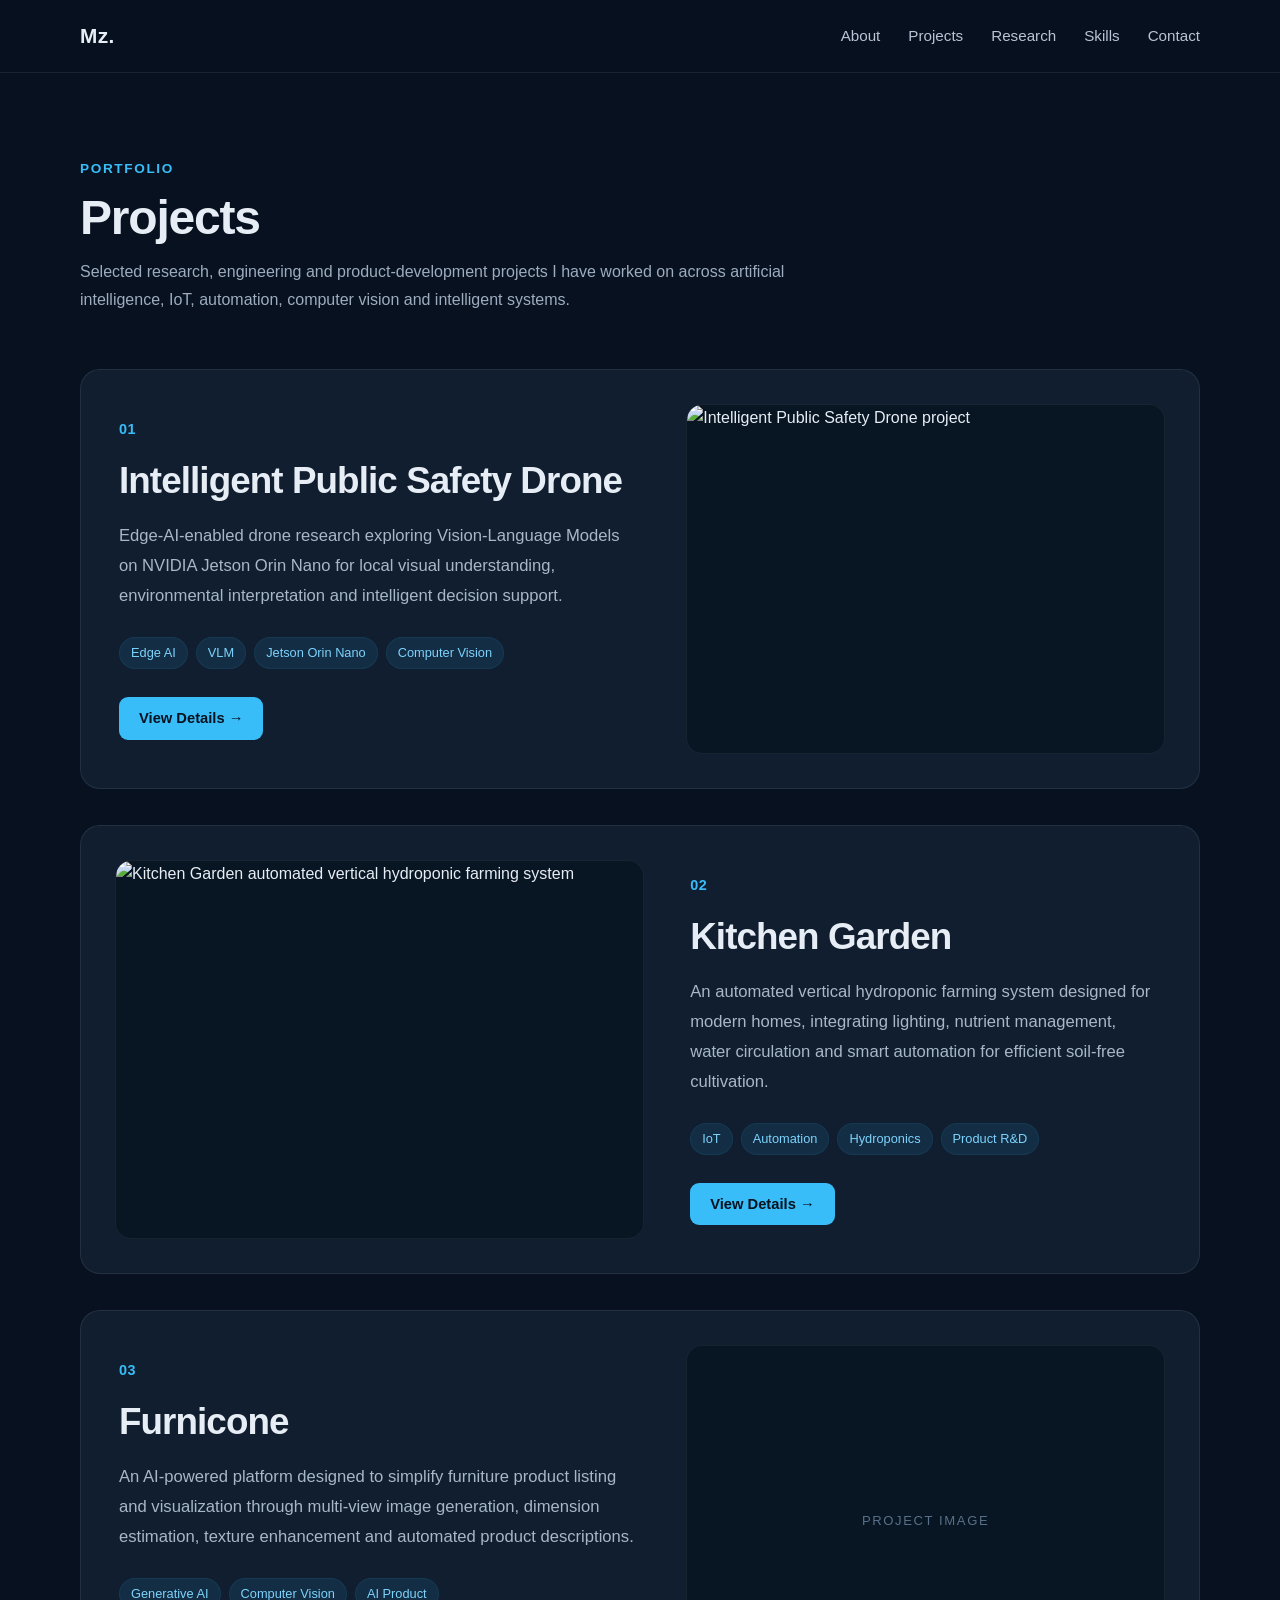
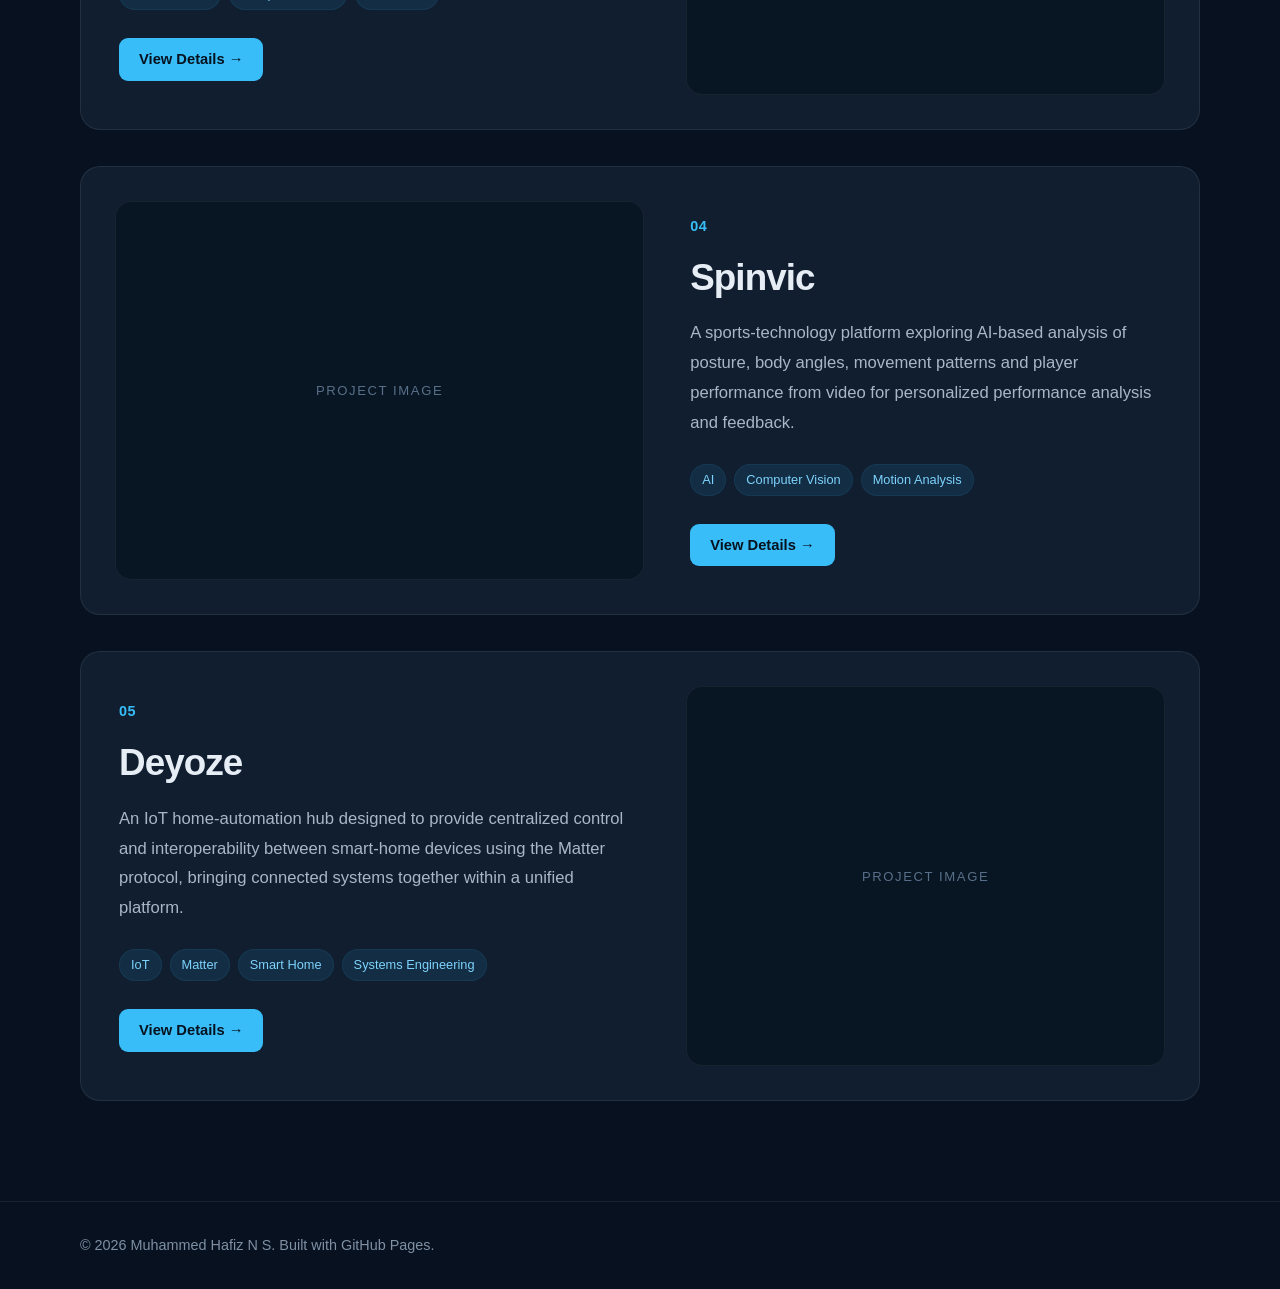
==== commit f2f85c02: "Update projects.html" ====
--- a/projects.html
+++ b/projects.html
@@ -72,7 +72,7 @@
 
 
     <!-- =========================================================
-         MAIN CONTENT
+         MAIN
     ========================================================== -->
 
     <main>
@@ -87,7 +87,9 @@
             <div class="container">
 
 
-                <!-- PAGE HEADING -->
+                <!-- =================================================
+                     PAGE HEADING
+                ================================================== -->
 
                 <div class="section-heading projects-heading">
 
@@ -95,16 +97,19 @@
                         Portfolio
                     </span>
 
+
                     <h1>
                         Projects
                     </h1>
 
+
                     <p>
 
                         Selected research, engineering and
                         product-development projects I have worked on
-                        across artificial intelligence, IoT, automation,
-                        computer vision and intelligent systems.
+                        across artificial intelligence, IoT,
+                        automation, computer vision and
+                        intelligent systems.
 
                     </p>
 
@@ -117,6 +122,7 @@
                 ================================================== -->
 
                 <div class="project-grid">
+
 
 
                     <!-- =================================================
@@ -179,11 +185,11 @@
 
 
 
-                            <!-- PROJECT LINK -->
+                            <!-- VIEW DETAILS -->
 
                             <div class="project-card-action">
 
-                                <a href="Kitchen-Garden"
+                                <a href="projects/public-safety-drone.html"
                                    class="btn btn-primary">
 
                                     View Details →
@@ -272,14 +278,14 @@
 
 
 
-                            <!-- PROJECT LINK -->
+                            <!-- VIEW DETAILS -->
 
                             <div class="project-card-action">
 
                                 <a href="projects/kitchen-garden.html"
                                    class="btn btn-primary">
 
-                                    View Project →
+                                    View Details →
 
                                 </a>
 
@@ -362,14 +368,14 @@
 
 
 
-                            <!-- PROJECT LINK -->
+                            <!-- VIEW DETAILS -->
 
                             <div class="project-card-action">
 
                                 <a href="projects/furnicone.html"
                                    class="btn btn-primary">
 
-                                    View Project →
+                                    View Details →
 
                                 </a>
 
@@ -452,14 +458,14 @@
 
 
 
-                            <!-- PROJECT LINK -->
+                            <!-- VIEW DETAILS -->
 
                             <div class="project-card-action">
 
                                 <a href="projects/spinvic.html"
                                    class="btn btn-primary">
 
-                                    View Project →
+                                    View Details →
 
                                 </a>
 
@@ -514,10 +520,10 @@
 
                                 An IoT home-automation hub designed to
                                 provide centralized control and
-                                interoperability between smart-home devices
-                                using the Matter protocol, bringing
-                                connected systems together within a
-                                unified platform.
+                                interoperability between smart-home
+                                devices using the Matter protocol,
+                                bringing connected systems together
+                                within a unified platform.
 
                             </p>
 
@@ -547,14 +553,14 @@
 
 
 
-                            <!-- PROJECT LINK -->
+                            <!-- VIEW DETAILS -->
 
                             <div class="project-card-action">
 
                                 <a href="projects/deyoze.html"
                                    class="btn btn-primary">
 
-                                    View Project →
+                                    View Details →
 
                                 </a>
 
@@ -581,6 +587,7 @@
 
 
                 </div>
+
 
             </div>
 
